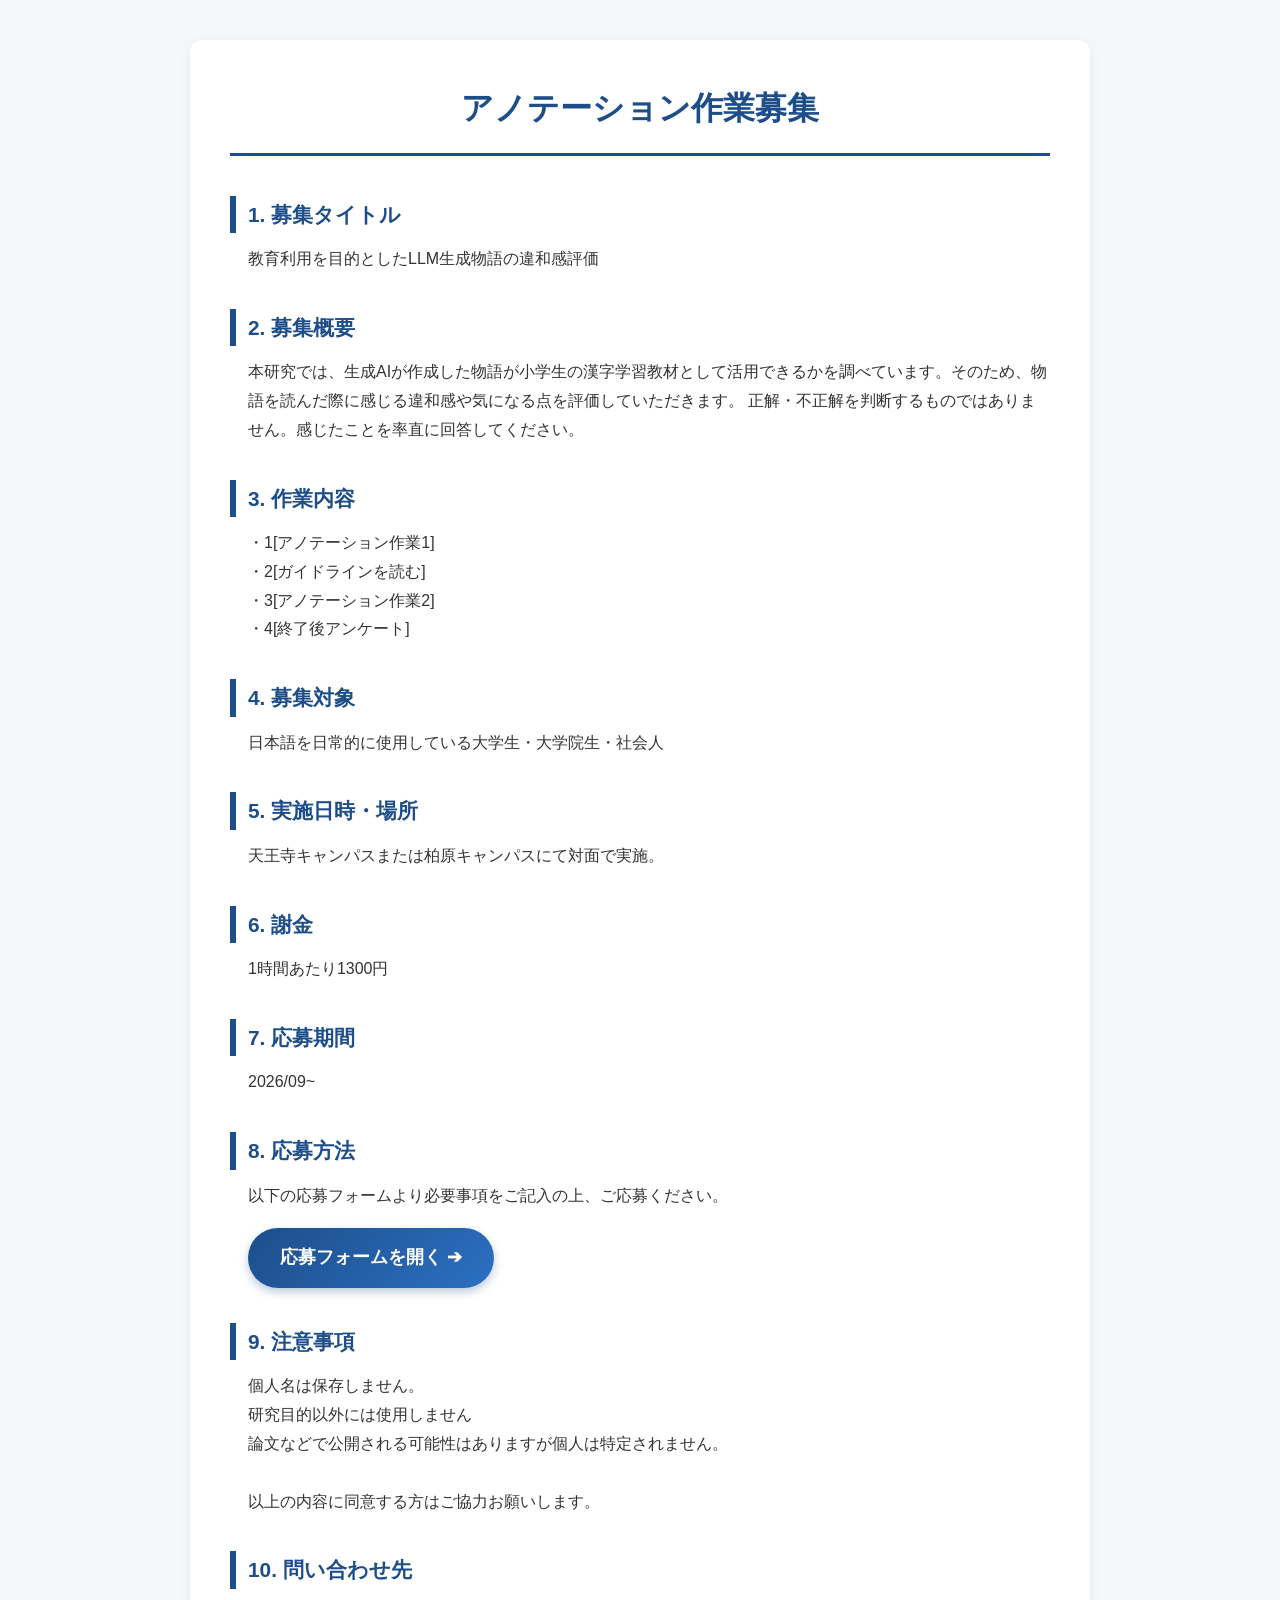
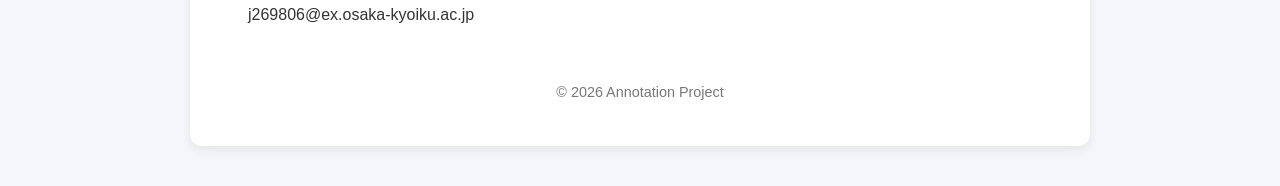
==== recruitment/annotation-2026/index.html @ 4f38e13c "ホームページ作成。CSSファイルとHTMLファイルを分離。" ====
<!DOCTYPE html>
<html lang="ja">
<head>
    <meta charset="UTF-8">
    <meta name="viewport" content="width=device-width, initial-scale=1.0">
    <title>アノテーション作業募集</title>
    <link rel="stylesheet" href="../../assets/style.css">
</head>

<body>

<div class="container">

    <h1>アノテーション作業募集</h1>

    <section>
        <h2>1. 募集タイトル</h2>
        <p>教育利用を目的としたLLM生成物語の違和感評価</p>
    </section>

    <section>
        <h2>2. 募集概要</h2>
        <p>本研究では、生成AIが作成した物語が小学生の漢字学習教材として活用できるかを調べています。そのため、物語を読んだ際に感じる違和感や気になる点を評価していただきます。
正解・不正解を判断するものではありません。感じたことを率直に回答してください。</p>
    </section>

    <section>
        <h2>3. 作業内容</h2>
        <p>・1[アノテーション作業1]<br>
            ・2[ガイドラインを読む]<br>
            ・3[アノテーション作業2]<br>
            ・4[終了後アンケート]</p>
    </section>

    <section>
        <h2>4. 募集対象</h2>
        <p>日本語を日常的に使用している大学生・大学院生・社会人</p>
    </section>

    <section>
        <h2>5. 実施日時・場所</h2>
        <p>天王寺キャンパスまたは柏原キャンパスにて対面で実施。</p>
    </section>

    <section>
        <h2>6. 謝金</h2>
        <p>1時間あたり1300円</p>
    </section>

    <section>
        <h2>7. 応募期間</h2>
        <p>2026/09~</p>
    </section>

    <section>
        <h2>8. 応募方法</h2>
        <p>以下の応募フォームより必要事項をご記入の上、ご応募ください。</p>
        <div class="btn-container">
            <!-- href="..." にフォームのURLを設定してください -->
            <a href="https://forms.gle/Kmqug272xac9YSTD8" target="_blank" rel="noopener noreferrer" class="apply-btn">
                応募フォームを開く ➔
            </a>
        </div>
    </section>

    <section>
        <h2>9. 注意事項</h2>
        <p>個人名は保存しません。<br>
研究目的以外には使用しません<br>
論文などで公開される可能性はありますが個人は特定されません。<br><br>
以上の内容に同意する方はご協力お願いします。
</p>
    </section>

    <section>
        <h2>10. 問い合わせ先</h2>
        <p>j269806@ex.osaka-kyoiku.ac.jp</p>
    </section>

    <footer>
        © 2026 Annotation Project
    </footer>

</div>

</body>
</html>
---- assets/style.css ----
* {
    margin: 0;
    padding: 0;
    box-sizing: border-box;
}

body {
    font-family: "Hiragino Sans", "Yu Gothic", sans-serif;
    background: #f5f7fa;
    color: #333;
    line-height: 1.8;
}

.container {
    max-width: 900px;
    margin: 40px auto;
    background: #fff;
    padding: 40px;
    border-radius: 12px;
    box-shadow: 0 4px 12px rgba(0,0,0,0.08);
}

h1 {
    text-align: center;
    color: #1d4e89;
    margin-bottom: 40px;
    border-bottom: 3px solid #1d4e89;
    padding-bottom: 15px;
}

section {
    margin-bottom: 35px;
}

h2 {
    color: #1d4e89;
    font-size: 1.3rem;
    margin-bottom: 12px;
    border-left: 6px solid #1d4e89;
    padding-left: 12px;
}

p {
    margin-left: 18px;
}

/* 応募ボタン用のスタイル追加 */
.btn-container {
    margin-top: 18px;
    margin-left: 18px;
}

.apply-btn {
    display: inline-block;
    padding: 14px 32px;
    background: linear-gradient(135deg, #1d4e89, #2b70c3);
    color: #ffffff;
    font-size: 1.1rem;
    font-weight: bold;
    text-decoration: none;
    border-radius: 30px;
    box-shadow: 0 4px 10px rgba(29, 78, 137, 0.3);
    transition: all 0.3s ease;
}

.apply-btn:hover {
    background: linear-gradient(135deg, #163d6c, #1d4e89);
    box-shadow: 0 6px 15px rgba(29, 78, 137, 0.4);
    transform: translateY(-2px);
}

footer {
    text-align: center;
    margin-top: 50px;
    color: #777;
    font-size: 0.9rem;
}

@media (max-width: 768px) {
    .container {
        margin: 20px;
        padding: 25px;
    }

    h1 {
        font-size: 1.8rem;
    }

    h2 {
        font-size: 1.15rem;
    }

    .apply-btn {
        display: block;
        text-align: center;
        width: 100%;
    }
}
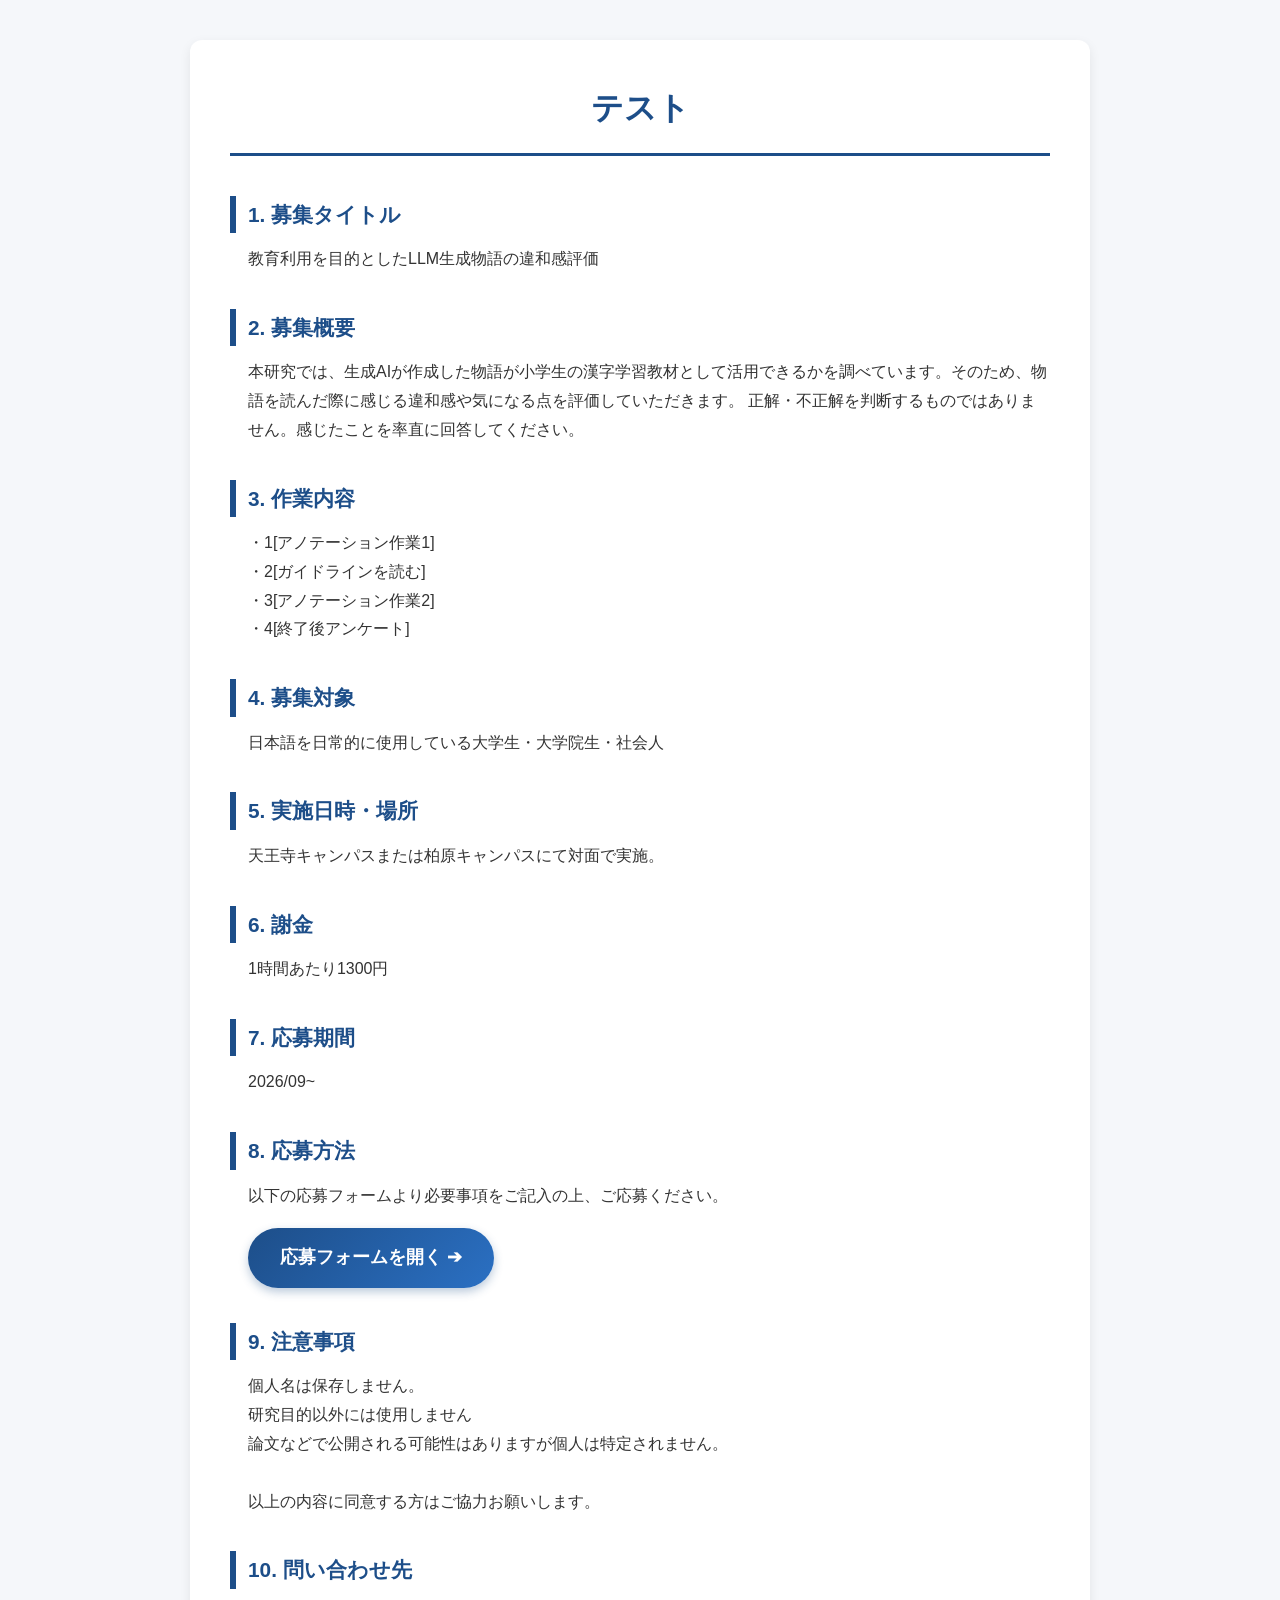
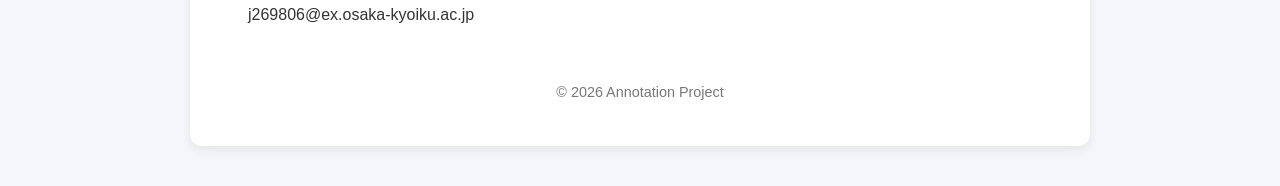
==== commit fd1c81c9: "Update annotation recruitment page" ====
--- a/recruitment/annotation-2026/index.html
+++ b/recruitment/annotation-2026/index.html
@@ -11,7 +11,7 @@
 
 <div class="container">
 
-    <h1>アノテーション作業募集</h1>
+    <h1>テスト</h1>
 
     <section>
         <h2>1. 募集タイトル</h2>
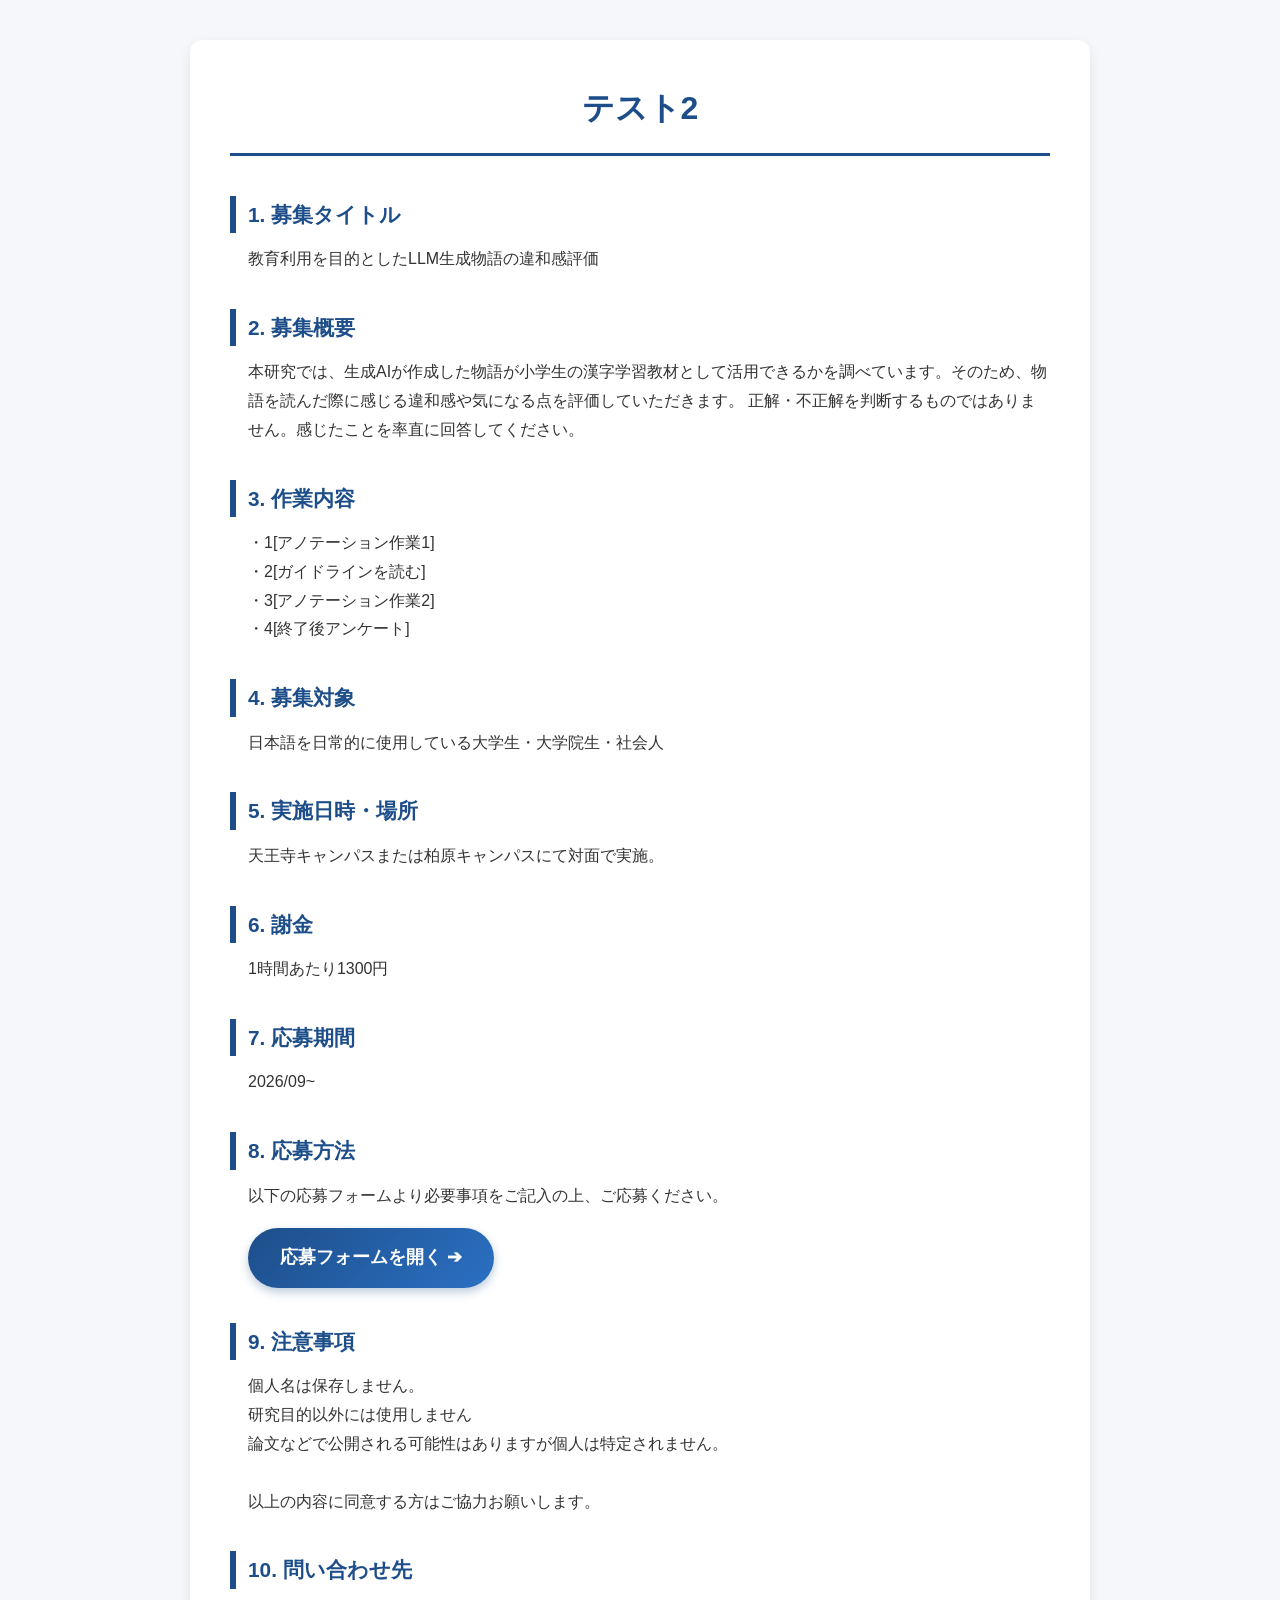
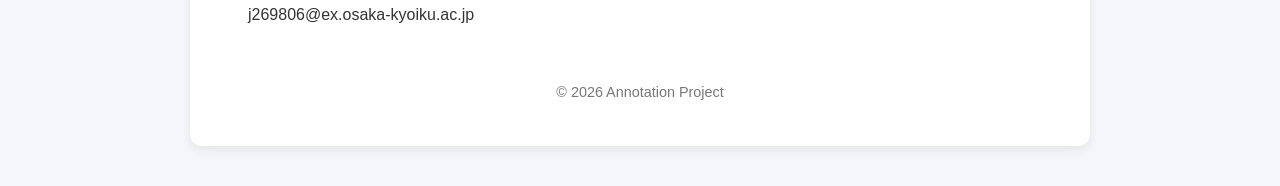
==== commit 8bda12ec: "コミットテスト" ====
--- a/recruitment/annotation-2026/index.html
+++ b/recruitment/annotation-2026/index.html
@@ -11,7 +11,7 @@
 
 <div class="container">
 
-    <h1>テスト</h1>
+    <h1>テスト2</h1>
 
     <section>
         <h2>1. 募集タイトル</h2>
